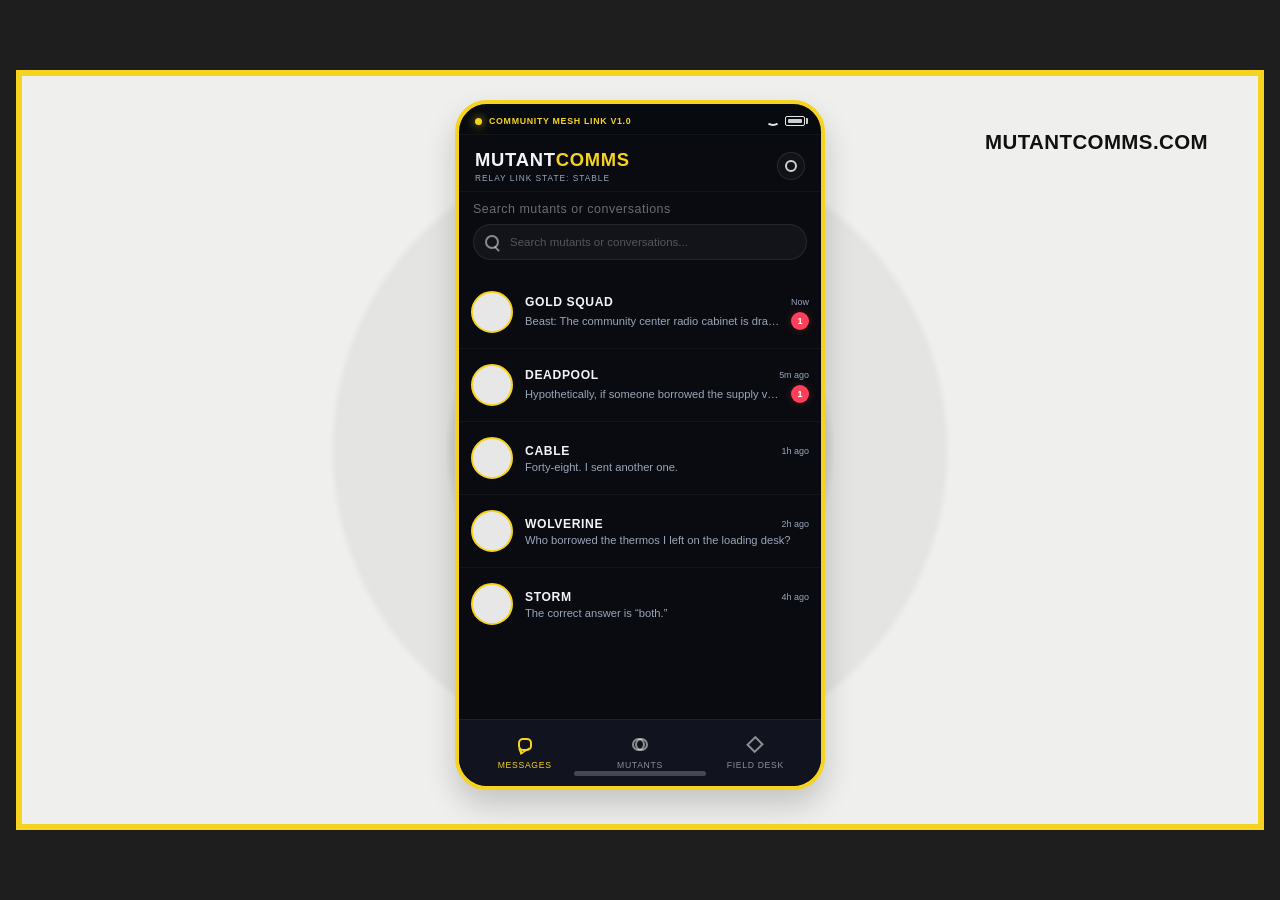
==== index.html @ 06d84f07 "first commit" ====
<!DOCTYPE html>
<html lang="en">

<head>
    <meta charset="UTF-8">
    <meta name="viewport" content="width=device-width, initial-scale=1.0">
    <title>MutantComms</title>
    <link rel="stylesheet" href="../css/style.css">
    <script src="../js/main.js" defer></script>
</head>

<body>
    <main class="page-shell home-board">

        <section class="presentation-board">
            <div class="brand-mark"><span class="mutant">MUTANT</span><span class="comms">COMMS</span>.COM</div>

            <section class="phone-shell" aria-label="MutantComms home screen">
                <header class="status-bar">
                    <div class="connection-status">
                        <span class="status-indicator"></span>
                        <span>Community Mesh Link v1.0</span>
                    </div>
                    <div class="phone-status">
                        <span class="cell-bars" aria-hidden="true"></span>
                        <span class="wifi" aria-hidden="true"></span>
                        <span class="battery" aria-hidden="true"></span>
                    </div>
                </header>

                <header class="messenger-header">
                    <div class="brand">
                        <h1><span class="mutant">MUTANT</span><span class="comms">COMMS</span></h1>
                        <p>Relay Link State: Stable</p>
                    </div>
                    <button class="settings-button" type="button" aria-label="Settings"></button>
                </header>

                <section class="search-section" aria-label="Search mutants or conversations">
                    <label class="search-label" for="contact-search">Search mutants or conversations</label>
                    <div class="search-wrap">
                        <input class="search-field" type="search" id="contact-search" name="contact-search" placeholder="Search mutants or conversations...">
                    </div>
                </section>

                <section class="conversation-list" aria-label="Conversation list">
                    <article class="conversation-item unread" data-conversation-id="gold-squad">
                        <a href="group-chat.html">
                            <div class="avatar" aria-hidden="true"></div>
                            <div class="conversation-content">
                                <div class="conversation-top">
                                    <h3>Gold Squad</h3>
                                    <time datetime="">Now</time>
                                </div>
                                <div class="conversation-bottom">
                                    <p>Beast: The community center radio cabinet is drawing current while switched off.</p>
                                    <span class="unread-count">1</span>
                                </div>
                            </div>
                        </a>
                    </article>

                    <article class="conversation-item unread" data-conversation-id="deadpool">
                        <a href="deadpool.html">
                            <div class="avatar" aria-hidden="true"></div>
                            <div class="conversation-content">
                                <div class="conversation-top">
                                    <h3>Deadpool</h3>
                                    <time datetime="">5m ago</time>
                                </div>
                                <div class="conversation-bottom">
                                    <p>Hypothetically, if someone borrowed the supply van and returned it with a very new-looking door...</p>
                                    <span class="unread-count">1</span>
                                </div>
                            </div>
                        </a>
                    </article>

                    <article class="conversation-item" data-conversation-id="cable">
                        <a href="cable.html">
                            <div class="avatar" aria-hidden="true"></div>
                            <div class="conversation-content">
                                <div class="conversation-top">
                                    <h3>Cable</h3>
                                    <time datetime="">1h ago</time>
                                </div>
                                <div class="conversation-bottom">
                                    <p>Forty-eight. I sent another one.</p>
                                </div>
                            </div>
                        </a>
                    </article>

                    <article class="conversation-item" data-conversation-id="wolverine">
                        <a href="wolverine.html">
                            <div class="avatar" aria-hidden="true"></div>
                            <div class="conversation-content">
                                <div class="conversation-top">
                                    <h3>Wolverine</h3>
                                    <time datetime="">2h ago</time>
                                </div>
                                <div class="conversation-bottom">
                                    <p>Who borrowed the thermos I left on the loading desk?</p>
                                </div>
                            </div>
                        </a>
                    </article>

                    <article class="conversation-item" data-conversation-id="storm">
                        <a href="storm.html">
                            <div class="avatar" aria-hidden="true"></div>
                            <div class="conversation-content">
                                <div class="conversation-top">
                                    <h3>Storm</h3>
                                    <time datetime="">4h ago</time>
                                </div>
                                <div class="conversation-bottom">
                                    <p>The correct answer is “both.”</p>
                                </div>
                            </div>
                        </a>
                    </article>
                </section>

                <nav class="bottom-nav" aria-label="Primary Navigation">
                    <a class="nav-item active" href="index.html">
                        <span class="nav-icon messages" aria-hidden="true"></span>
                        <span>Messages</span>
                    </a>
                    <a class="nav-item" href="#">
                        <span class="nav-icon mutants" aria-hidden="true"></span>
                        <span>Mutants</span>
                    </a>
                    <a class="nav-item" href="#">
                        <span class="nav-icon danger" aria-hidden="true"></span>
                        <span>Field Desk</span>
                    </a>
                </nav>
            </section>
        </section>
    </main>
</body>

</html>
---- css/style.css ----
:root {
  --outer-bg: #1e1e1f;
  --canvas-bg: #efefed;
  --yellow: #f5d31f;
  --yellow-soft: rgba(245, 211, 31, 0.2);
  --phone-bg: #090b10;
  --panel-bg: #121721;
  --panel-alt: #1b202d;
  --card-bg: #1b202e;
  --card-border: #2b3649;
  --text: #f4f4f7;
  --muted: #9aa6ba;
  --muted-strong: #d5d9e2;
  --blue: #244bc1;
  --blue-border: #3775ff;
  --red: #ff4058;
  --shadow: rgba(0, 0, 0, 0.3);
}

* {
  box-sizing: border-box;
}

html, body {
  margin: 0;
  min-height: 100%;
  background: var(--outer-bg);
  font-family: "Segoe UI", Arial, sans-serif;
  color: var(--text);
}

body {
  min-height: 100vh;
}

img {
  max-width: 100%;
  display: block;
}

a {
  color: inherit;
  text-decoration: none;
}

button,
input {
  font: inherit;
}

.page-shell {
  max-width: 1300px;
  margin: 0 auto;
  padding: 32px 16px 40px;
}

.presentation-board {
  position: relative;
  margin-inline: auto;
  background: var(--canvas-bg);
  border: 6px solid var(--yellow);
  min-height: 760px;
  overflow: hidden;
}

.presentation-board::before {
  content: "";
  position: absolute;
  inset: 0;
  background:
    radial-gradient(circle at 50% 50%, rgba(0, 0, 0, 0.18) 0%, rgba(0, 0, 0, 0.18) 18%, transparent 19%),
    radial-gradient(circle at 50% 50%, rgba(0, 0, 0, 0.14) 0%, rgba(0, 0, 0, 0.14) 26%, transparent 27%),
    radial-gradient(circle at 50% 50%, rgba(0, 0, 0, 0.1) 0%, rgba(0, 0, 0, 0.1) 42%, transparent 43%);
  opacity: 0.45;
  pointer-events: none;
}

.presentation-board .brand-mark {
  position: absolute;
  top: 54px;
  right: 50px;
  z-index: 2;
  font-size: clamp(1.1rem, 1.6vw, 2rem);
  font-weight: 900;
  letter-spacing: 0.02em;
  color: #111;
  text-transform: uppercase;
}

.phone-shell {
  position: relative;
  z-index: 2;
  width: min(100%, 370px);
  height: 690px;
  margin: 42px auto 0;
  background: var(--phone-bg);
  border: 4px solid var(--yellow);
  border-radius: 32px;
  overflow: hidden;
  box-shadow: 0 15px 30px rgba(0, 0, 0, 0.18);
}

.phone-shell::after {
  content: "";
  position: absolute;
  left: 50%;
  bottom: 10px;
  transform: translateX(-50%);
  width: 132px;
  height: 5px;
  border-radius: 999px;
  background: rgba(255, 255, 255, 0.22);
}

.status-bar {
  display: flex;
  align-items: center;
  justify-content: space-between;
  padding: 12px 16px 8px;
  background: rgba(7, 10, 14, 0.4);
  border-bottom: 1px solid rgba(255, 255, 255, 0.04);
  font-size: 0.55rem;
  letter-spacing: 0.08em;
  text-transform: uppercase;
  font-weight: 700;
}

.connection-status {
  display: inline-flex;
  align-items: center;
  gap: 7px;
  color: var(--yellow);
}

.status-indicator {
  width: 7px;
  height: 7px;
  border-radius: 50%;
  background: var(--yellow);
  box-shadow: 0 0 10px rgba(245, 211, 31, 0.8);
}

.phone-status {
  display: inline-flex;
  align-items: center;
  justify-content: flex-end;
  gap: 5px;
  color: rgba(255, 255, 255, 0.9);
}

.cell-bars {
  position: relative;
  display: inline-block;
  width: 16px;
  height: 9px;
}

.cell-bars::before {
  content: "";
  position: absolute;
  inset: 0;
  background: linear-gradient(to right, rgba(255,255,255,0.95) 0 25%, transparent 25% 100%);
  clip-path: polygon(0 100%, 25% 100%, 25% 70%, 50% 70%, 50% 35%, 75% 35%, 75% 10%, 100% 10%, 100% 100%);
}

.wifi {
  position: relative;
  display: inline-block;
  width: 14px;
  height: 10px;
  border: 2px solid transparent;
  border-top-color: rgba(255,255,255,0.9);
  border-radius: 50% 50% 0 0;
  transform: rotate(180deg);
}

.battery {
  position: relative;
  display: inline-block;
  width: 20px;
  height: 10px;
  border: 1.5px solid rgba(255,255,255,0.9);
  border-radius: 2px;
}

.battery::before {
  content: "";
  position: absolute;
  inset: 2px;
  background: rgba(255,255,255,0.8);
  border-radius: 1px;
}

.battery::after {
  content: "";
  position: absolute;
  width: 2px;
  height: 6px;
  right: -4px;
  top: 1px;
  background: rgba(255,255,255,0.8);
  border-radius: 0 1px 1px 0;
}

.messenger-header {
  display: flex;
  align-items: center;
  justify-content: space-between;
  padding: 14px 16px 8px;
  border-bottom: 1px solid rgba(255, 255, 255, 0.04);
}

.brand {
  display: flex;
  flex-direction: column;
  gap: 2px;
}

.brand h1 {
  margin: 0;
  color: var(--text);
  font-size: 1.15rem;
  letter-spacing: 0.04em;
  font-weight: 900;
}

.brand h1 .mutant {
  color: var(--text);
}

.brand h1 .comms {
  color: var(--yellow);
}

.brand p {
  margin: 0;
  font-size: 0.52rem;
  letter-spacing: 0.12em;
  text-transform: uppercase;
  color: var(--muted);
}

.settings-button {
  width: 28px;
  height: 28px;
  border: 1px solid rgba(255,255,255,0.1);
  border-radius: 50%;
  background: rgba(255,255,255,0.03);
  color: var(--text);
  position: relative;
}

.settings-button::before {
  content: "";
  position: absolute;
  inset: 7px;
  border-radius: 50%;
  border: 2px solid rgba(255,255,255,0.8);
}

.search-section {
  padding: 10px 14px 8px;
}

.search-label {
  display: block;
  font-size: 0.78rem;
  color: rgba(255,255,255,0.4);
  margin-bottom: 8px;
  letter-spacing: 0.04em;
}

.search-wrap {
  position: relative;
}

.search-wrap::before {
  content: "";
  position: absolute;
  left: 12px;
  top: 50%;
  width: 10px;
  height: 10px;
  border: 2px solid rgba(255,255,255,0.5);
  border-radius: 50%;
  transform: translateY(-50%);
}

.search-wrap::after {
  content: "";
  position: absolute;
  left: 21px;
  top: calc(50% + 6px);
  width: 6px;
  height: 2px;
  background: rgba(255,255,255,0.5);
  transform: rotate(45deg);
}

.search-field {
  width: 100%;
  padding: 11px 12px 11px 36px;
  background: rgba(255, 255, 255, 0.04);
  border: 1px solid rgba(255,255,255,0.08);
  border-radius: 999px;
  color: var(--text);
  font-size: 0.72rem;
  outline: none;
}

.search-field::placeholder {
  color: rgba(255,255,255,0.28);
}

.conversation-list {
  display: flex;
  flex-direction: column;
  gap: 0;
  padding: 8px 0 0;
}

.conversation-item {
  border-top: 1px solid rgba(255,255,255,0.04);
}

.conversation-item:first-child {
  border-top: 0;
}

.conversation-item a {
  display: flex;
  align-items: center;
  gap: 12px;
  padding: 10px 12px;
  min-height: 72px;
}

.avatar {
  width: 42px;
  height: 42px;
  border-radius: 50%;
  background: rgba(255,255,255,0.9);
  border: 2px solid var(--yellow);
  flex-shrink: 0;
}

.conversation-content {
  flex: 1;
  min-width: 0;
}

.conversation-top,
.conversation-bottom {
  display: flex;
  align-items: center;
  justify-content: space-between;
  gap: 10px;
}

.conversation-top {
  margin-bottom: 3px;
}

.conversation-top h3 {
  margin: 0;
  font-size: 0.76rem;
  font-weight: 800;
  letter-spacing: 0.05em;
  color: var(--text);
  text-transform: uppercase;
  white-space: nowrap;
}

.conversation-top time {
  font-size: 0.56rem;
  color: var(--muted);
}

.conversation-bottom {
  align-items: center;
}

.conversation-bottom p {
  margin: 0;
  max-width: 100%;
  white-space: nowrap;
  overflow: hidden;
  text-overflow: ellipsis;
  font-size: 0.7rem;
  color: var(--muted);
}

.unread-count {
  display: inline-flex;
  align-items: center;
  justify-content: center;
  min-width: 18px;
  height: 18px;
  padding: 0 6px;
  border-radius: 999px;
  background: var(--red);
  color: #fff;
  font-size: 0.56rem;
  font-weight: 700;
}

.bottom-nav {
  position: absolute;
  left: 0;
  right: 0;
  bottom: 0;
  display: grid;
  grid-template-columns: repeat(3, 1fr);
  background: rgba(18, 21, 32, 0.96);
  border-top: 1px solid rgba(255,255,255,0.06);
  padding: 8px 8px 10px;
}

.nav-item {
  display: flex;
  flex-direction: column;
  align-items: center;
  justify-content: center;
  gap: 6px;
  padding: 8px 8px 6px;
  color: rgba(255,255,255,0.52);
  font-size: 0.54rem;
  text-transform: uppercase;
  letter-spacing: 0.08em;
}

.nav-item.active {
  color: var(--yellow);
}

.nav-icon {
  width: 18px;
  height: 18px;
  position: relative;
  display: inline-block;
}

.nav-icon.messages::before {
  content: "";
  position: absolute;
  inset: 2px 2px 3px;
  border: 2px solid currentColor;
  border-radius: 5px;
}

.nav-icon.messages::after {
  content: "";
  position: absolute;
  width: 6px;
  height: 6px;
  border-left: 2px solid currentColor;
  border-bottom: 2px solid currentColor;
  left: 4px;
  bottom: 1px;
  transform: skewX(-30deg) rotate(-45deg);
}

.nav-icon.mutants::before,
.nav-icon.mutants::after {
  content: "";
  position: absolute;
  width: 9px;
  height: 9px;
  border: 2px solid currentColor;
  border-radius: 50%;
  top: 2px;
}

.nav-icon.mutants::before {
  left: 1px;
}

.nav-icon.mutants::after {
  right: 1px;
}

.nav-icon.danger::before {
  content: "";
  position: absolute;
  inset: 2px 3px 3px 3px;
  border: 2px solid currentColor;
  transform: rotate(45deg);
}

.chat-page .phone-shell {
  margin-top: 18px;
}

.chat-topbar {
  display: flex;
  align-items: center;
  justify-content: space-between;
  padding: 10px 16px 8px;
  background: rgba(7, 10, 14, 0.4);
  border-bottom: 1px solid rgba(255,255,255,0.04);
  font-size: 0.5rem;
  letter-spacing: 0.08em;
  text-transform: uppercase;
  font-weight: 700;
}

.chat-header-row {
  display: flex;
  align-items: center;
  justify-content: space-between;
  gap: 10px;
  padding: 12px 12px 10px;
  background: rgba(19, 24, 33, 0.95);
  border-bottom: 1px solid rgba(255,255,255,0.05);
}

.back-button,
.info-button {
  background: transparent;
  border: 0;
  color: var(--text);
  font-size: 1.3rem;
  line-height: 1;
  padding: 0;
  cursor: pointer;
}

.chat-user {
  display: flex;
  align-items: center;
  justify-content: center;
  gap: 10px;
  flex: 1;
  min-width: 0;
}

.group-avatar {
  width: 30px;
  height: 30px;
  border-radius: 50%;
  background: rgba(255,255,255,0.9);
  border: 2px solid var(--yellow);
}

.chat-title {
  display: flex;
  flex-direction: column;
  min-width: 0;
}

.chat-title h1 {
  margin: 0;
  color: var(--text);
  font-size: 0.9rem;
  letter-spacing: 0.06em;
  text-transform: uppercase;
  font-weight: 900;
}

.chat-title p {
  margin: 2px 0 0;
  color: var(--muted);
  font-size: 0.52rem;
  letter-spacing: 0.02em;
}

.chat-messages {
  position: relative;
  height: 480px;
  overflow-y: auto;
  padding: 14px 12px 12px;
  background: rgba(9, 11, 16, 0.95);
}

.message-group {
  display: flex;
  flex-direction: column;
  gap: 8px;
  margin-bottom: 12px;
}

.message-author {
  margin: 0;
  font-size: 0.56rem;
  font-weight: 800;
  letter-spacing: 0.03em;
  text-transform: uppercase;
  color: var(--yellow);
}

.message-bubble {
  position: relative;
  display: inline-block;
  max-width: 82%;
  background: var(--card-bg);
  border: 1px solid rgba(255,255,255,0.05);
  border-radius: 12px;
  padding: 10px 10px 12px;
  color: var(--text);
}

.message-bubble p {
  margin: 0;
  font-size: 0.72rem;
  line-height: 1.45;
}

.message-bubble time {
  display: block;
  margin-top: 6px;
  text-align: right;
  font-size: 0.48rem;
  letter-spacing: 0.02em;
  color: rgba(255,255,255,0.48);
}

.message-you {
  align-items: flex-end;
}

.message-you .message-bubble {
  background: rgba(36, 75, 193, 0.96);
  border-color: var(--blue-border);
  margin-left: auto;
}

.message-you .message-bubble time {
  color: rgba(255,255,255,0.72);
}

.reaction-badge {
  display: inline-flex;
  align-self: flex-start;
  align-items: center;
  width: fit-content;
  gap: 2px;
  margin: 4px 0 0 12px;
  padding: 2px 4px;
  background: rgba(10, 12, 17, 0.9);
  border: 1px solid var(--yellow);
  border-radius: 999px;
  color: var(--text);
  font-size: 0.54rem;
  font-weight: 700;
}

.message-you .reaction-badge {
  align-self: flex-end;
  margin-right: 12px;
  margin-left: 0;
}

.reaction-symbol {
  font-size: 0.66rem;
  line-height: 1;
}

.typing-row {
  display: flex;
  align-items: center;
  gap: 8px;
  margin: 10px 0 0;
  color: var(--muted);
  font-size: 0.62rem;
}

.typing-dot {
  width: 7px;
  height: 7px;
  border-radius: 50%;
  background: var(--yellow);
  box-shadow: 0 0 8px rgba(245, 211, 31, 0.8);
}

.message-composer {
  position: absolute;
  left: 0;
  right: 0;
  bottom: 0;
  display: flex;
  align-items: center;
  gap: 10px;
  padding: 11px 12px 14px;
  background: rgba(11, 13, 18, 0.96);
  border-top: 1px solid rgba(255,255,255,0.07);
}

.message-composer input {
  flex: 1;
  min-width: 0;
  background: rgba(16, 18, 22, 0.95);
  border: 1px solid rgba(255,255,255,0.08);
  border-radius: 999px;
  color: var(--text);
  padding: 10px 14px;
  font-size: 0.7rem;
  outline: none;
}

.message-composer input::placeholder {
  color: rgba(255,255,255,0.35);
}

.send-button {
  width: 36px;
  height: 36px;
  border: 0;
  border-radius: 50%;
  background: var(--yellow);
  color: #0a0b10;
  display: grid;
  place-items: center;
  font-size: 1rem;
  font-weight: 700;
  cursor: pointer;
  box-shadow: 0 0 10px rgba(245, 211, 31, 0.35);
}

.send-button::before {
  content: "➤";
  transform: translateX(1px);
}

.info-panel {
  position: absolute;
  right: 18px;
  top: 92px;
  z-index: 5;
  width: 150px;
  background: rgba(240, 232, 183, 0.96);
  color: #111;
  border: 1px solid rgba(17,17,17,0.08);
  box-shadow: 0 16px 30px rgba(0, 0, 0, 0.14);
  padding: 12px 12px 10px;
  display: none;
  font-size: 0.62rem;
  line-height: 1.5;
  max-height: calc(100% - 112px);
  overflow-y: auto;
}

.info-panel.visible {
  display: block;
}

.info-panel h3 {
  margin: 0 0 8px;
  font-size: 0.72rem;
  font-weight: 800;
  text-transform: uppercase;
}

.info-panel ul {
  margin: 0;
  padding-left: 18px;
}

.info-panel li + li {
  margin-top: 4px;
}

.board-note {
  position: absolute;
  z-index: 3;
  width: 180px;
  padding: 14px 12px 10px;
  background: rgba(245, 225, 110, 0.9);
  border: 1px solid rgba(27, 27, 27, 0.08);
  box-shadow: 0 8px 18px rgba(0, 0, 0, 0.06);
  color: #111;
  font-size: 0.7rem;
  line-height: 1.55;
}

.board-note h4 {
  margin: 0 0 8px;
  font-size: 0.68rem;
  font-weight: 700;
}

.board-note ul {
  margin: 0;
  padding-left: 18px;
}

.note-left {
  left: 54px;
  top: 240px;
}

.note-right {
  right: 50px;
  top: 350px;
}

.home-board .phone-shell {
  margin-top: 24px;
}

@media (max-width: 720px) {
  .screen-label {
    margin-left: 0;
    text-align: center;
  }

  .presentation-board {
    min-height: 680px;
  }

  .board-note {
    display: none;
  }

  .presentation-board .brand-mark {
    right: 18px;
    top: 20px;
  }
}

.status-indicator {
  animation: cerebro-pulse 2s ease-in-out infinite;
}

.connection-status:hover .status-indicator {
  box-shadow: 0 0 12px rgba(245, 211, 31, 0.95);
}

@keyframes cerebro-pulse {
  0%, 100% {
    opacity: 0.82;
    box-shadow: 0 0 7px rgba(245, 211, 31, 0.52);
  }
  50% {
    opacity: 1;
    box-shadow: 0 0 11px rgba(245, 211, 31, 0.86);
  }
}

.info-panel.visible {
  animation: info-panel-enter 200ms ease-in-out both;
}

@keyframes info-panel-enter {
  from {
    opacity: 0;
    transform: translateY(-4px);
  }
  to {
    opacity: 1;
    transform: translateY(0);
  }
}

.search-empty {
  margin: 14px;
  color: var(--muted);
  font-size: 0.7rem;
  text-align: center;
}

.unread-count {
  box-shadow: 0 0 8px rgba(255, 64, 88, 0.26);
  animation: notification-glow 2s ease-in-out infinite;
}

.unread-count.notification-pop {
  animation: notification-pop 300ms ease-out, notification-glow 2s ease-in-out 300ms infinite;
}

.unread-count.notification-cleared {
  opacity: 0;
  transform: scale(0.8);
  transition: opacity 180ms ease, transform 180ms ease;
}

@keyframes notification-pop {
  0% {
    transform: scale(0.65);
  }
  75% {
    transform: scale(1.12);
  }
  100% {
    transform: scale(1);
  }
}

@keyframes notification-glow {
  0%, 100% {
    box-shadow: 0 0 5px rgba(255, 64, 88, 0.18);
  }
  50% {
    box-shadow: 0 0 9px rgba(255, 64, 88, 0.38);
  }
}

.message-bubble {
  cursor: pointer;
}

.message-enter {
  animation: message-enter 250ms ease-out both;
}

@keyframes message-enter {
  from {
    opacity: 0;
    transform: translateY(7px);
  }
  to {
    opacity: 1;
    transform: translateY(0);
  }
}

.reaction-menu {
  position: absolute;
  z-index: 8;
  display: flex;
  justify-content: space-between;
  gap: 2px;
  width: 242px;
  padding: 5px;
  border: 1px solid var(--card-border);
  border-radius: 999px;
  background: var(--panel-bg);
  box-shadow: 0 6px 18px var(--shadow);
  opacity: 0;
  transform: scale(0.92);
  transform-origin: center;
  pointer-events: none;
  transition: opacity 200ms ease, transform 200ms ease;
}

.reaction-menu-visible {
  opacity: 1;
  transform: scale(1);
  pointer-events: auto;
}

.reaction-option {
  display: grid;
  place-items: center;
  width: 34px;
  height: 34px;
  padding: 0;
  border: 0;
  border-radius: 50%;
  background: transparent;
  color: var(--text);
  font-size: 1.1rem;
  cursor: pointer;
  transition: transform 150ms ease, background-color 150ms ease;
}

.reaction-option:hover,
.reaction-option:focus-visible {
  background: var(--card-bg);
  transform: scale(1.12);
  outline: none;
}

.reaction-option:active {
  transform: scale(0.9);
}

.reaction-bounce {
  animation: reaction-bounce 250ms ease-out;
}

@keyframes reaction-bounce {
  0%, 100% {
    transform: translateY(0);
  }
  45% {
    transform: translateY(-3px);
  }
}

.typing-row {
  display: none;
}

.typing-row.typing-visible,
.typing-row.typing-hiding {
  display: flex;
}

.typing-row.typing-visible {
  animation: typing-fade-in 180ms ease-out both;
}

.typing-row.typing-hiding {
  animation: typing-fade-out 180ms ease-in both;
}

.typing-dot {
  flex: 0 0 7px;
  animation: typing-bounce 450ms ease-in-out infinite;
}

.typing-dot:nth-child(2) {
  animation-delay: 100ms;
}

.typing-dot:nth-child(3) {
  animation-delay: 200ms;
}

@keyframes typing-bounce {
  0%, 60%, 100% {
    opacity: 0.62;
    transform: translateY(0);
  }
  30% {
    opacity: 1;
    transform: translateY(-3px);
  }
}

@keyframes typing-fade-in {
  from {
    opacity: 0;
  }
  to {
    opacity: 1;
  }
}

@keyframes typing-fade-out {
  from {
    opacity: 1;
  }
  to {
    opacity: 0;
  }
}

.message-composer input {
  transition: border-color 180ms ease, box-shadow 180ms ease;
}

.message-composer input:focus {
  border-color: var(--blue-border);
  box-shadow: 0 0 0 2px rgba(55, 117, 255, 0.16);
}

.send-button,
.back-button,
.info-button,
.settings-button {
  transition: transform 150ms ease, box-shadow 150ms ease, color 150ms ease;
}

.send-button:active,
.back-button:active,
.info-button:active,
.settings-button:active {
  transform: scale(0.92);
}

.send-button:disabled {
  opacity: 0.48;
  cursor: not-allowed;
  box-shadow: none;
}

.send-button.send-press {
  animation: send-press 150ms ease-out;
}

@keyframes send-press {
  50% {
    transform: scale(0.88);
  }
}

.keyboard-toggle {
  display: grid;
  flex: 0 0 32px;
  place-items: center;
  width: 32px;
  height: 32px;
  padding: 0;
  border: 1px solid rgba(255, 255, 255, 0.1);
  border-radius: 50%;
  background: var(--panel-bg);
  color: var(--text);
  font-size: 0.9rem;
  cursor: pointer;
  transition: background-color 150ms ease, transform 150ms ease;
}

.keyboard-toggle:hover,
.keyboard-toggle[aria-expanded="true"] {
  background: var(--card-bg);
  color: var(--yellow);
}

.keyboard-toggle:active {
  transform: scale(0.92);
}

.custom-keyboard {
  position: absolute;
  z-index: 4;
  right: 0;
  bottom: 0;
  left: 0;
  display: flex;
  flex-direction: column;
  gap: 3px;
  padding: 6px 7px 12px;
  border-top: 1px solid rgba(255, 255, 255, 0.08);
  background: var(--phone-bg);
  opacity: 0;
  transform: translateY(12px);
  visibility: hidden;
  pointer-events: none;
  transition: opacity 250ms ease, transform 250ms ease, visibility 250ms;
}

.custom-keyboard.keyboard-visible {
  opacity: 1;
  transform: translateY(0);
  visibility: visible;
  pointer-events: auto;
}

.keyboard-row {
  display: flex;
  justify-content: center;
  gap: 3px;
  min-height: 25px;
}

.keyboard-key {
  flex: 1 1 0;
  min-width: 0;
  padding: 0 3px;
  border: 1px solid rgba(255, 255, 255, 0.08);
  border-radius: 5px;
  background: var(--card-bg);
  color: var(--text);
  font-size: 0.65rem;
  cursor: pointer;
  transition: background-color 100ms ease, transform 100ms ease, border-color 100ms ease;
}

.keyboard-key:active,
.keyboard-key-active {
  border-color: var(--yellow);
  background: var(--panel-alt);
  transform: translateY(1px);
}

.keyboard-wide {
  flex: 1.4 1 0;
  font-size: 0.54rem;
}

.keyboard-space {
  flex: 5 1 0;
  color: var(--muted-strong);
  font-size: 0.54rem;
}

.keyboard-row:nth-last-child(2) .keyboard-key {
  font-size: 0.82rem;
}

.chat-page .phone-shell .chat-messages {
  height: 468px;
}

.phone-shell.keyboard-open .chat-messages {
  height: 310px;
}

.chat-page .phone-shell .message-composer {
  bottom: 70px;
}

.phone-shell.keyboard-open .message-composer {
  z-index: 5;
  bottom: 184px;
}

.phone-shell.keyboard-open .bottom-nav,
.phone-shell.keyboard-open::after {
  display: none;
}

.nav-item {
  transition: color 160ms ease, transform 160ms ease;
}

.nav-item:hover,
.nav-item:focus-visible {
  color: var(--text);
  transform: translateY(-1px);
  outline: none;
}

.nav-item.active:hover,
.nav-item.active:focus-visible {
  color: var(--yellow);
}

@media (pointer: coarse) {
  .keyboard-toggle {
    display: none;
  }
}

@media (prefers-reduced-motion: reduce) {
  .status-indicator,
  .unread-count,
  .unread-count.notification-pop,
  .message-enter,
  .reaction-bounce,
  .typing-dot,
  .send-button.send-press {
    animation: none !important;
  }

  .reaction-menu,
  .reaction-option,
  .typing-row,
  .message-composer input,
  .send-button,
  .back-button,
  .info-button,
  .settings-button,
  .keyboard-toggle,
  .custom-keyboard,
  .keyboard-key,
  .nav-item,
  .unread-count.notification-cleared {
    transition-duration: 0.01ms !important;
  }

  .info-panel.visible {
    animation: none;
  }
}

.page-shell {
  display: flex;
  flex-direction: column;
  min-height: 100vh;
  padding-block: 32px;
}

.presentation-board {
  width: 100%;
  margin-block: auto;
}
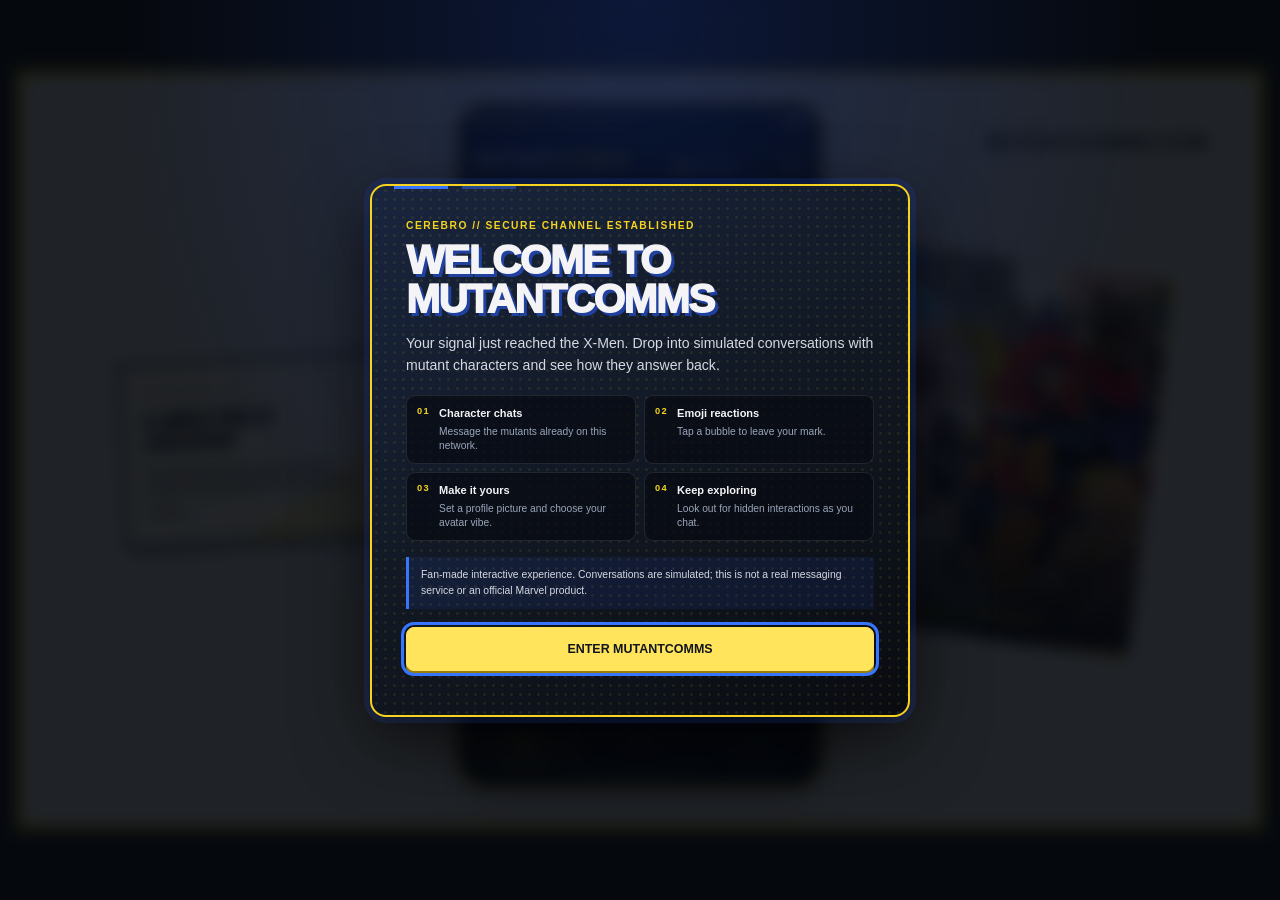
==== commit c8dff7d6: "Improve MutantComms and add X-Men Field Archive Add responsive archive profiles, first-visit onboard" ====
--- a/index.html
+++ b/index.html
@@ -5,8 +5,10 @@
     <meta charset="UTF-8">
     <meta name="viewport" content="width=device-width, initial-scale=1.0">
     <title>MutantComms</title>
-    <link rel="stylesheet" href="../css/style.css">
-    <script src="../js/main.js" defer></script>
+    <link rel="stylesheet" href="css/style.css">
+    <script src="js/dialogue.js" defer></script>
+    <script src="js/conversation-engine.js" defer></script>
+    <script src="js/main.js" defer></script>
 </head>
 
 <body>
@@ -14,6 +16,11 @@
 
         <section class="presentation-board">
             <div class="brand-mark"><span class="mutant">MUTANT</span><span class="comms">COMMS</span>.COM</div>
+            <a class="desktop-caption" href="field-archive.html">
+                <span>FIELD LOG // 01</span>
+                <strong>X-Men Field Archive</strong>
+                <p>Flip through mutant origins, powers, creators and essential comics. Open the archive <span aria-hidden="true">→</span></p>
+            </a>
 
             <section class="phone-shell" aria-label="MutantComms home screen">
                 <header class="status-bar">
@@ -127,17 +134,20 @@
                         <span class="nav-icon messages" aria-hidden="true"></span>
                         <span>Messages</span>
                     </a>
-                    <a class="nav-item" href="#">
+                    <span class="nav-item nav-item-unavailable" aria-disabled="true" title="Mutants section unavailable">
                         <span class="nav-icon mutants" aria-hidden="true"></span>
                         <span>Mutants</span>
-                    </a>
-                    <a class="nav-item" href="#">
+                        <span class="nav-unavailable-label">Unavailable</span>
+                    </span>
+                    <span class="nav-item nav-item-unavailable" aria-disabled="true" title="Field Desk unavailable">
                         <span class="nav-icon danger" aria-hidden="true"></span>
                         <span>Field Desk</span>
-                    </a>
+                        <span class="nav-unavailable-label">Unavailable</span>
+                    </span>
                 </nav>
             </section>
         </section>
+
     </main>
 </body>
 
--- a/css/style.css
+++ b/css/style.css
@@ -21,6 +21,10 @@
   box-sizing: border-box;
 }
 
+[hidden] {
+  display: none !important;
+}
+
 html, body {
   margin: 0;
   min-height: 100%;
@@ -73,6 +77,90 @@
     radial-gradient(circle at 50% 50%, rgba(0, 0, 0, 0.1) 0%, rgba(0, 0, 0, 0.1) 42%, transparent 43%);
   opacity: 0.45;
   pointer-events: none;
+}
+
+.presentation-board::after {
+  content: "X-MEN FIELD ARCHIVE";
+  position: absolute;
+  z-index: 1;
+  top: 50%;
+  right: clamp(36px, 8%, 112px);
+  width: clamp(190px, 21%, 270px);
+  height: 350px;
+  display: flex;
+  align-items: flex-end;
+  padding: 18px 14px;
+  transform: translateY(-50%) rotate(5deg);
+  clip-path: polygon(5% 0, 100% 4%, 95% 100%, 0 96%);
+  border: 5px solid var(--yellow);
+  background:
+    linear-gradient(0deg, rgba(5, 8, 15, 0.88), transparent 48%),
+    radial-gradient(circle, rgba(245, 211, 31, 0.18) 1px, transparent 1.7px),
+    url("../images/gold-squad-pfp.jpeg") center 25% / cover,
+    #10131a;
+  background-size: auto, 7px 7px, cover, auto;
+  box-shadow: 12px 14px 0 rgba(20, 23, 29, 0.23), 0 20px 45px rgba(0, 0, 0, 0.25);
+  color: var(--yellow);
+  font-size: 0.78rem;
+  font-weight: 900;
+  letter-spacing: 0.15em;
+  text-shadow: 0 2px 5px #000;
+  pointer-events: none;
+}
+
+.desktop-caption {
+  position: absolute;
+  z-index: 2;
+  top: 50%;
+  left: clamp(36px, 8%, 112px);
+  width: clamp(190px, 22%, 270px);
+  padding: 22px 20px;
+  transform: translateY(-50%) rotate(-3deg);
+  border: 3px solid #111;
+  background:
+    linear-gradient(145deg, transparent 0 72%, rgba(245, 211, 31, 0.36) 72%),
+    #f9f6e9;
+  box-shadow: 9px 10px 0 rgba(17, 17, 17, 0.2);
+  color: #111;
+  text-decoration: none;
+  transition: transform 180ms ease, box-shadow 180ms ease;
+}
+
+.desktop-caption:hover,
+.desktop-caption:focus-visible {
+  transform: translateY(-50%) rotate(-1deg) scale(1.02);
+  box-shadow: 12px 14px 0 rgba(17, 17, 17, 0.24);
+  outline: 3px solid var(--blue-border);
+  outline-offset: 4px;
+}
+
+.desktop-caption > span {
+  display: block;
+  margin-bottom: 12px;
+  color: #725b00;
+  font-size: 0.62rem;
+  font-weight: 900;
+  letter-spacing: 0.16em;
+}
+
+.desktop-caption strong {
+  display: block;
+  font-size: clamp(1.1rem, 1.6vw, 1.55rem);
+  font-weight: 950;
+  line-height: 1.05;
+  text-transform: uppercase;
+}
+
+.desktop-caption p {
+  margin: 12px 0 0;
+  font-size: 0.68rem;
+  font-weight: 700;
+  line-height: 1.5;
+}
+
+.desktop-caption p span {
+  color: #244bc1;
+  font-size: 1rem;
 }
 
 .presentation-board .brand-mark {
@@ -431,6 +519,20 @@
 
 .nav-item.active {
   color: var(--yellow);
+  border-radius: 10px;
+  background: rgba(245, 211, 31, 0.08);
+}
+
+.nav-item-unavailable {
+  gap: 3px;
+  opacity: 0.38;
+  cursor: not-allowed;
+  user-select: none;
+}
+
+.nav-unavailable-label {
+  font-size: 0.39rem;
+  letter-spacing: 0.06em;
 }
 
 .nav-icon {
@@ -626,6 +728,13 @@
 
 .message-you .message-bubble time {
   color: rgba(255,255,255,0.72);
+}
+
+.message-receipt {
+  margin: -5px 10px 0;
+  color: var(--muted);
+  font-size: 0.48rem;
+  letter-spacing: 0.02em;
 }
 
 .reaction-badge {
@@ -840,6 +949,360 @@
   animation: info-panel-enter 200ms ease-in-out both;
 }
 
+.avatar,
+.group-avatar {
+  display: grid;
+  place-items: center;
+  overflow: hidden;
+  background-color: var(--avatar-bg, #596579);
+  background-position: var(--avatar-position, 50% 50%);
+  background-size: cover;
+  color: #fff;
+  font-size: 0.6rem;
+  font-weight: 900;
+  letter-spacing: 0.03em;
+}
+
+.message-group {
+  flex-direction: row;
+  align-items: flex-start;
+  gap: 8px;
+}
+
+.message-avatar {
+  display: grid;
+  place-items: center;
+  flex: 0 0 28px;
+  width: 28px;
+  height: 28px;
+  margin-top: 2px;
+  overflow: hidden;
+  border: 1px solid var(--yellow);
+  border-radius: 50%;
+  background-color: var(--avatar-bg, #596579);
+  background-position: var(--avatar-position, 50% 50%);
+  background-size: cover;
+  color: #fff;
+  font-size: 0.47rem;
+  font-weight: 900;
+}
+
+.message-content {
+  display: flex;
+  flex: 0 1 82%;
+  flex-direction: column;
+  align-items: flex-start;
+  gap: 8px;
+  min-width: 0;
+}
+
+.message-bubble {
+  max-width: 100%;
+}
+
+.message-group--continuation .message-avatar,
+.message-group--continuation .message-author {
+  visibility: hidden;
+}
+
+.message-group--continuation .message-author {
+  display: none;
+}
+
+.message-you {
+  justify-content: flex-end;
+}
+
+.message-you .message-avatar {
+  order: 2;
+}
+
+.message-you .message-content {
+  align-items: flex-end;
+}
+
+.message-you .message-receipt {
+  align-self: flex-end;
+}
+
+.message-group .reaction-badge {
+  align-self: flex-start;
+  margin: 0;
+}
+
+.message-you .reaction-badge {
+  align-self: flex-end;
+  margin: 0;
+}
+
+.chat-settings-button {
+  flex: 0 0 28px;
+}
+
+.settings-button {
+  cursor: pointer;
+}
+
+.settings-panel {
+  position: absolute;
+  z-index: 20;
+  top: 88px;
+  right: 10px;
+  width: min(320px, calc(100% - 20px));
+  max-height: calc(100% - 108px);
+  overflow-y: auto;
+  padding: 14px;
+  border: 1px solid rgba(245, 211, 31, 0.55);
+  border-radius: 14px;
+  background: rgba(18, 23, 33, 0.98);
+  box-shadow: 0 16px 36px rgba(0, 0, 0, 0.45);
+  color: var(--text);
+  font-size: 0.68rem;
+}
+
+.settings-panel[hidden] {
+  display: none;
+}
+
+.settings-title-row,
+.profile-picture-row,
+.settings-actions {
+  display: flex;
+  align-items: center;
+  justify-content: space-between;
+  gap: 10px;
+}
+
+.settings-title-row {
+  margin-bottom: 12px;
+}
+
+.settings-about {
+  margin-left: auto;
+  padding: 5px 7px;
+  border: 1px solid rgba(55, 117, 255, 0.48);
+  border-radius: 7px;
+  background: rgba(36, 75, 193, 0.14);
+  color: var(--muted-strong);
+  font-size: 0.56rem;
+  cursor: pointer;
+}
+
+.settings-about:hover,
+.settings-about:focus-visible {
+  border-color: var(--blue-border);
+  color: #fff;
+  outline: none;
+}
+
+.settings-title-row h2,
+.settings-panel h3 {
+  margin: 0;
+  color: var(--yellow);
+  font-size: 0.78rem;
+  letter-spacing: 0.04em;
+  text-transform: uppercase;
+}
+
+.settings-panel h3 {
+  margin-bottom: 8px;
+}
+
+.settings-close {
+  width: 26px;
+  height: 26px;
+  border: 1px solid rgba(255,255,255,0.14);
+  border-radius: 50%;
+  background: transparent;
+  color: var(--text);
+  cursor: pointer;
+  font-size: 1.1rem;
+}
+
+.profile-picture-row {
+  justify-content: flex-start;
+  margin-bottom: 12px;
+}
+
+.profile-picture-wrap {
+  position: relative;
+  display: grid;
+  flex: 0 0 54px;
+  place-items: center;
+  width: 54px;
+  height: 54px;
+  overflow: hidden;
+  border: 2px solid var(--yellow);
+  border-radius: 50%;
+  background: var(--avatar-bg, #3158bf);
+  color: #fff;
+  font-size: 0.57rem;
+  font-weight: 900;
+}
+
+.profile-picture-preview,
+.profile-picture-placeholder {
+  width: 100%;
+  height: 100%;
+  border-radius: inherit;
+  object-fit: cover;
+}
+
+.profile-picture-preview {
+  transform-origin: center;
+}
+
+.avatar-crop-editor {
+  display: flex;
+  align-items: center;
+  gap: 14px;
+  margin: 0 0 12px 64px;
+}
+
+.avatar-crop-editor[hidden] {
+  display: none;
+}
+
+.avatar-crop-viewport {
+  position: relative;
+  flex: 0 0 112px;
+  width: 112px;
+  height: 112px;
+  overflow: hidden;
+  border: 2px solid var(--yellow);
+  border-radius: 50%;
+  background: #090b10;
+  cursor: grab;
+  touch-action: none;
+}
+
+.avatar-crop-viewport:active {
+  cursor: grabbing;
+}
+
+.avatar-crop-preview {
+  width: 100%;
+  height: 100%;
+  max-width: none;
+  object-fit: cover;
+  pointer-events: none;
+  user-select: none;
+  will-change: transform;
+}
+
+.avatar-crop-control {
+  display: grid;
+  flex: 1;
+  gap: 7px;
+  color: var(--muted-strong);
+  font-size: 0.62rem;
+}
+
+.avatar-crop-zoom {
+  width: 100%;
+  accent-color: var(--yellow);
+}
+
+.profile-picture-placeholder {
+  display: grid;
+  place-items: center;
+}
+
+.profile-upload-label,
+.settings-field {
+  display: grid;
+  gap: 5px;
+  min-width: 0;
+  color: var(--muted-strong);
+}
+
+.profile-upload {
+  width: 100%;
+  max-width: 195px;
+  color: var(--muted);
+  font-size: 0.58rem;
+}
+
+.settings-field {
+  margin-bottom: 11px;
+}
+
+.profile-vibe {
+  width: 100%;
+  padding: 7px 8px;
+  border: 1px solid rgba(255,255,255,0.12);
+  border-radius: 7px;
+  background: var(--panel-alt);
+  color: var(--text);
+  font-size: 0.67rem;
+}
+
+.settings-toggle-label {
+  display: flex;
+  align-items: center;
+  gap: 8px;
+  margin: 0 0 12px;
+  color: var(--text);
+  font-weight: 700;
+  cursor: pointer;
+}
+
+.spicy-mode-toggle {
+  accent-color: var(--yellow);
+}
+
+.settings-actions {
+  justify-content: flex-start;
+  flex-wrap: wrap;
+}
+
+.settings-save,
+.settings-remove {
+  padding: 7px 10px;
+  border: 1px solid rgba(245, 211, 31, 0.45);
+  border-radius: 7px;
+  background: rgba(245, 211, 31, 0.12);
+  color: var(--text);
+  font-size: 0.62rem;
+  cursor: pointer;
+}
+
+.settings-remove {
+  border-color: rgba(255,255,255,0.15);
+  background: transparent;
+}
+
+.settings-save:disabled,
+.settings-remove:disabled {
+  opacity: 0.5;
+  cursor: not-allowed;
+}
+
+.settings-status {
+  min-height: 1em;
+  margin: 10px 0 0;
+  color: var(--muted);
+  font-size: 0.58rem;
+  line-height: 1.4;
+}
+
+@media (max-width: 420px) {
+  .settings-panel {
+    right: 7px;
+    width: calc(100% - 14px);
+  }
+
+  .message-avatar {
+    flex-basis: 24px;
+    width: 24px;
+    height: 24px;
+  }
+
+  .message-content {
+    flex-basis: calc(100% - 34px);
+  }
+}
+
 @keyframes info-panel-enter {
   from {
     opacity: 0;
@@ -1256,3 +1719,353 @@
   width: 100%;
   margin-block: auto;
 }
+
+@media (max-width: 1000px) {
+  .presentation-board::after {
+    display: none;
+  }
+
+  .desktop-caption {
+    left: 24px;
+    width: 190px;
+  }
+
+  .phone-shell,
+  .home-board .phone-shell {
+    transform: translateX(clamp(24px, 8vw, 72px));
+  }
+}
+
+@media (max-width: 720px) {
+  .page-shell {
+    padding: 12px 10px 24px;
+  }
+
+  .presentation-board {
+    min-height: 0;
+  }
+
+  .presentation-board::after {
+    display: none;
+  }
+
+  .desktop-caption {
+    display: none;
+  }
+
+  .phone-shell,
+  .home-board .phone-shell {
+    transform: none;
+  }
+
+  .presentation-board .brand-mark {
+    top: 14px;
+    right: 14px;
+  }
+
+  .phone-shell {
+    margin-top: 38px;
+  }
+
+  .home-board .phone-shell {
+    margin-top: 38px;
+  }
+
+}
+
+@media (max-width: 420px) {
+  .avatar-crop-editor {
+    margin-left: 0;
+  }
+}
+
+.archive-quick-link {
+  display: inline-flex;
+  flex: 0 0 auto;
+  align-items: center;
+  gap: 4px;
+  padding: 5px 7px;
+  border: 1px solid rgba(55, 117, 255, 0.48);
+  border-radius: 7px;
+  background: rgba(36, 75, 193, 0.14);
+  color: var(--muted-strong);
+  font-size: 0.55rem;
+  font-weight: 800;
+  letter-spacing: 0.04em;
+  text-transform: uppercase;
+  white-space: nowrap;
+}
+
+.archive-quick-link:hover,
+.archive-quick-link:focus-visible {
+  border-color: var(--blue-border);
+  background: rgba(36, 75, 193, 0.3);
+  color: #fff;
+  outline: none;
+}
+
+.archive-quick-icon {
+  color: var(--yellow);
+  font-size: 0.88rem;
+  line-height: 1;
+}
+
+.chat-topbar .archive-quick-link {
+  padding: 3px 5px;
+  font-size: 0.48rem;
+}
+
+.welcome-open {
+  overflow: hidden;
+}
+
+.welcome-overlay {
+  position: fixed;
+  z-index: 100;
+  inset: 0;
+  display: grid;
+  place-items: center;
+  overflow-y: auto;
+  padding: 14px;
+  background:
+    radial-gradient(ellipse at 50% 0%, rgba(36, 75, 193, 0.24), transparent 58%),
+    rgba(3, 6, 12, 0.88);
+  backdrop-filter: blur(8px);
+  animation: welcome-overlay-enter 240ms ease-out both;
+}
+
+.welcome-overlay[hidden] {
+  display: none;
+}
+
+.welcome-dialog {
+  position: relative;
+  width: min(540px, 100%);
+  max-height: calc(100dvh - 28px);
+  overflow-y: auto;
+  padding: clamp(20px, 5vw, 34px);
+  border: 2px solid var(--yellow);
+  border-radius: 16px;
+  background:
+    radial-gradient(circle, rgba(245, 211, 31, 0.09) 1px, transparent 1.6px) 0 0 / 9px 9px,
+    linear-gradient(150deg, #19253e 0%, #111721 56%, #090b10 100%);
+  box-shadow: 0 0 0 6px rgba(36, 75, 193, 0.18), 0 22px 70px rgba(0, 0, 0, 0.7);
+  animation: welcome-panel-enter 320ms cubic-bezier(0.2, 0.8, 0.2, 1) both;
+}
+
+.welcome-dialog::before {
+  content: "";
+  position: absolute;
+  top: -2px;
+  left: 22px;
+  width: 54px;
+  height: 5px;
+  background: var(--blue-border);
+  box-shadow: 68px 0 0 rgba(55, 117, 255, 0.44);
+}
+
+.welcome-eyebrow,
+.welcome-feature-number {
+  color: var(--yellow);
+  font-family: "Segoe UI", Arial, sans-serif;
+  font-size: 0.64rem;
+  font-weight: 900;
+  letter-spacing: 0.15em;
+  text-transform: uppercase;
+}
+
+.welcome-eyebrow {
+  margin: 0 0 10px;
+}
+
+.welcome-dialog h1 {
+  margin: 0;
+  color: var(--text);
+  font-size: clamp(1.7rem, 7vw, 2.55rem);
+  font-weight: 950;
+  letter-spacing: -0.04em;
+  line-height: 0.98;
+  text-transform: uppercase;
+  text-shadow: 3px 3px 0 rgba(36, 75, 193, 0.76);
+}
+
+.welcome-dialog-copy {
+  margin: 13px 0 18px;
+  color: var(--muted-strong);
+  font-size: 0.88rem;
+  line-height: 1.55;
+}
+
+.welcome-feature-list {
+  display: grid;
+  grid-template-columns: repeat(2, minmax(0, 1fr));
+  gap: 8px;
+  margin: 0;
+  padding: 0;
+  list-style: none;
+}
+
+.welcome-feature-list li {
+  display: flex;
+  align-items: flex-start;
+  gap: 9px;
+  min-width: 0;
+  padding: 10px;
+  border: 1px solid rgba(255, 255, 255, 0.1);
+  border-radius: 9px;
+  background: rgba(7, 11, 19, 0.72);
+}
+
+.welcome-feature-number {
+  flex: 0 0 auto;
+  font-size: 0.58rem;
+}
+
+.welcome-feature-text {
+  display: grid;
+  gap: 3px;
+  color: var(--muted);
+  font-size: 0.64rem;
+  line-height: 1.4;
+}
+
+.welcome-feature-text strong {
+  color: var(--text);
+  font-size: 0.69rem;
+}
+
+.welcome-fan-note {
+  margin: 16px 0 0;
+  padding: 10px 12px;
+  border-left: 3px solid var(--blue-border);
+  background: rgba(36, 75, 193, 0.13);
+  color: var(--muted-strong);
+  font-size: 0.65rem;
+  line-height: 1.5;
+}
+
+.welcome-actions {
+  display: flex;
+  align-items: center;
+  gap: 10px;
+  margin-top: 18px;
+}
+
+.welcome-enter,
+.welcome-close {
+  min-height: 44px;
+  border-radius: 8px;
+  font-size: 0.78rem;
+  font-weight: 900;
+  cursor: pointer;
+}
+
+.welcome-enter {
+  flex: 1;
+  padding: 10px 16px;
+  border: 1px solid #ffe45c;
+  background: var(--yellow);
+  box-shadow: 0 4px 0 #987d0b;
+  color: #11151d;
+  text-transform: uppercase;
+}
+
+.welcome-enter:hover,
+.welcome-enter:focus-visible {
+  background: #ffe45c;
+  outline: 3px solid var(--blue-border);
+  outline-offset: 2px;
+}
+
+.welcome-close {
+  padding: 9px 14px;
+  border: 1px solid rgba(255, 255, 255, 0.2);
+  background: transparent;
+  color: var(--muted-strong);
+}
+
+.welcome-close[hidden] {
+  display: none;
+}
+
+.welcome-close:hover,
+.welcome-close:focus-visible {
+  border-color: var(--muted-strong);
+  color: #fff;
+  outline: none;
+}
+
+.welcome-status {
+  margin: 10px 0 0;
+  color: var(--muted);
+  font-size: 0.62rem;
+  line-height: 1.4;
+}
+
+@keyframes welcome-overlay-enter {
+  from { opacity: 0; }
+  to { opacity: 1; }
+}
+
+@keyframes welcome-panel-enter {
+  from { opacity: 0; transform: translateY(12px) scale(0.985); }
+  to { opacity: 1; transform: translateY(0) scale(1); }
+}
+
+@media (max-width: 720px) {
+  .desktop-caption {
+    display: none;
+  }
+
+  .presentation-board .brand-mark {
+    top: 14px;
+    right: auto;
+    left: 14px;
+    font-size: 0.86rem;
+  }
+
+  .archive-quick-link {
+    padding: 4px 5px;
+    font-size: 0.48rem;
+  }
+}
+
+@media (max-width: 380px) {
+  .welcome-overlay {
+    padding: 8px;
+  }
+
+  .welcome-dialog {
+    max-height: calc(100dvh - 16px);
+    padding: 18px 14px;
+  }
+
+  .welcome-feature-list {
+    gap: 6px;
+  }
+
+  .welcome-feature-list li {
+    gap: 6px;
+    padding: 8px 6px;
+  }
+
+  .welcome-feature-text {
+    font-size: 0.59rem;
+  }
+
+  .welcome-feature-text strong {
+    font-size: 0.64rem;
+  }
+}
+
+@media (prefers-reduced-motion: reduce) {
+  .welcome-overlay,
+  .welcome-dialog {
+    animation: none;
+  }
+
+  .desktop-caption,
+  .archive-quick-link {
+    transition-duration: 0.01ms !important;
+  }
+}
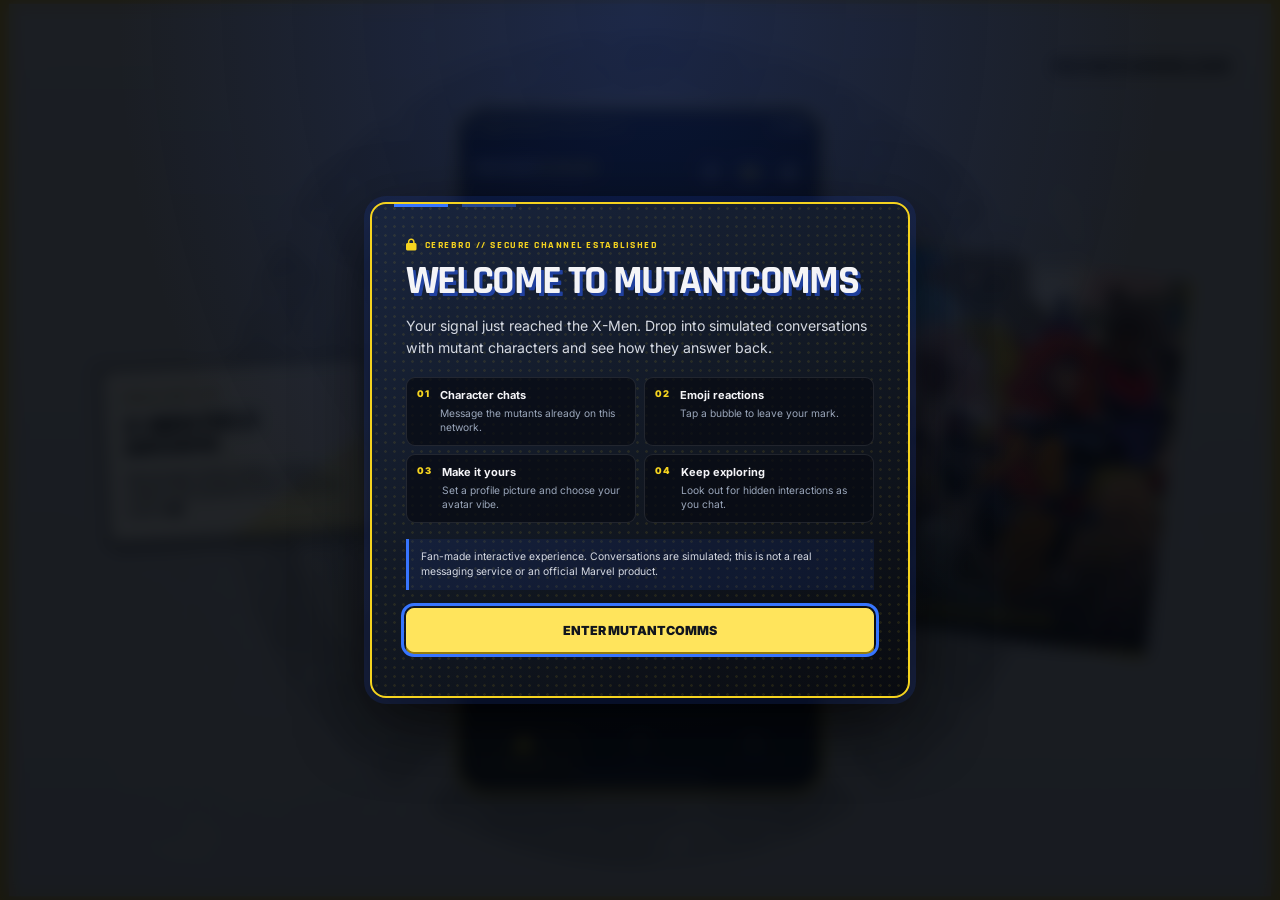
==== commit 3a1af073: "Polish MutantComms interface and center phone layout Co-authored-by: Copilot <223556219+Copilot@user" ====
--- a/index.html
+++ b/index.html
@@ -5,6 +5,10 @@
     <meta charset="UTF-8">
     <meta name="viewport" content="width=device-width, initial-scale=1.0">
     <title>MutantComms</title>
+    <link rel="preconnect" href="https://fonts.googleapis.com">
+    <link rel="preconnect" href="https://fonts.gstatic.com" crossorigin>
+    <link href="https://fonts.googleapis.com/css2?family=Inter:wght@400;500;600;700&family=Rajdhani:wght@400;500;600;700&display=swap" rel="stylesheet">
+    <link rel="stylesheet" href="https://cdnjs.cloudflare.com/ajax/libs/font-awesome/6.7.2/css/all.min.css">
     <link rel="stylesheet" href="css/style.css">
     <script src="js/dialogue.js" defer></script>
     <script src="js/conversation-engine.js" defer></script>
@@ -19,19 +23,20 @@
             <a class="desktop-caption" href="field-archive.html">
                 <span>FIELD LOG // 01</span>
                 <strong>X-Men Field Archive</strong>
-                <p>Flip through mutant origins, powers, creators and essential comics. Open the archive <span aria-hidden="true">→</span></p>
+                <p>Flip through mutant origins, powers, creators and essential comics. Open the archive <i class="fa-solid fa-book-open" aria-hidden="true"></i></p>
             </a>
 
             <section class="phone-shell" aria-label="MutantComms home screen">
                 <header class="status-bar">
                     <div class="connection-status">
+                        <i class="fa-solid fa-satellite-dish" aria-hidden="true"></i>
                         <span class="status-indicator"></span>
                         <span>Community Mesh Link v1.0</span>
                     </div>
                     <div class="phone-status">
                         <span class="cell-bars" aria-hidden="true"></span>
-                        <span class="wifi" aria-hidden="true"></span>
-                        <span class="battery" aria-hidden="true"></span>
+                        <i class="fa-solid fa-wifi" aria-hidden="true"></i>
+                        <i class="fa-solid fa-battery-full" aria-hidden="true"></i>
                     </div>
                 </header>
 
@@ -40,12 +45,15 @@
                         <h1><span class="mutant">MUTANT</span><span class="comms">COMMS</span></h1>
                         <p>Relay Link State: Stable</p>
                     </div>
-                    <button class="settings-button" type="button" aria-label="Settings"></button>
+                    <button class="settings-button" type="button" aria-label="Settings">
+                        <i class="fa-solid fa-gear" aria-hidden="true"></i>
+                    </button>
                 </header>
 
                 <section class="search-section" aria-label="Search mutants or conversations">
                     <label class="search-label" for="contact-search">Search mutants or conversations</label>
                     <div class="search-wrap">
+                        <i class="fa-solid fa-magnifying-glass" aria-hidden="true"></i>
                         <input class="search-field" type="search" id="contact-search" name="contact-search" placeholder="Search mutants or conversations...">
                     </div>
                 </section>
@@ -131,16 +139,16 @@
 
                 <nav class="bottom-nav" aria-label="Primary Navigation">
                     <a class="nav-item active" href="index.html">
-                        <span class="nav-icon messages" aria-hidden="true"></span>
+                        <i class="nav-icon fa-solid fa-comment" aria-hidden="true"></i>
                         <span>Messages</span>
                     </a>
                     <span class="nav-item nav-item-unavailable" aria-disabled="true" title="Mutants section unavailable">
-                        <span class="nav-icon mutants" aria-hidden="true"></span>
+                        <i class="nav-icon fa-solid fa-address-book" aria-hidden="true"></i>
                         <span>Mutants</span>
                         <span class="nav-unavailable-label">Unavailable</span>
                     </span>
                     <span class="nav-item nav-item-unavailable" aria-disabled="true" title="Field Desk unavailable">
-                        <span class="nav-icon danger" aria-hidden="true"></span>
+                        <i class="nav-icon fa-solid fa-folder-open" aria-hidden="true"></i>
                         <span>Field Desk</span>
                         <span class="nav-unavailable-label">Unavailable</span>
                     </span>
--- a/css/style.css
+++ b/css/style.css
@@ -15,6 +15,9 @@
   --blue-border: #3775ff;
   --red: #ff4058;
   --shadow: rgba(0, 0, 0, 0.3);
+  --font-display: "Rajdhani", sans-serif;
+  --font-body: "Inter", sans-serif;
+  color-scheme: dark;
 }
 
 * {
@@ -29,8 +32,21 @@
   margin: 0;
   min-height: 100%;
   background: var(--outer-bg);
-  font-family: "Segoe UI", Arial, sans-serif;
-  color: var(--text);
+  font-family: var(--font-body);
+  color: var(--text);
+}
+
+h1,
+h2,
+h3,
+.brand-mark,
+.brand p,
+.connection-status,
+.status-bar,
+.chat-topbar,
+.nav-item,
+.welcome-eyebrow {
+  font-family: var(--font-display);
 }
 
 body {
@@ -56,6 +72,29 @@
   max-width: 1300px;
   margin: 0 auto;
   padding: 32px 16px 40px;
+}
+
+@media (min-width: 721px) {
+  .home-board {
+    max-width: none;
+    min-height: 100vh;
+    padding: 0;
+  }
+
+  .home-board .presentation-board {
+    display: flex;
+    align-items: center;
+    justify-content: center;
+    min-height: 100vh;
+    border: 0;
+    background:
+      linear-gradient(rgba(7, 10, 18, 0.16), rgba(7, 10, 18, 0.25)),
+      url("../images/Desktop-Background.png") center / cover no-repeat;
+  }
+
+  .home-board .phone-shell {
+    margin: 0;
+  }
 }
 
 .presentation-board {
@@ -251,43 +290,10 @@
   clip-path: polygon(0 100%, 25% 100%, 25% 70%, 50% 70%, 50% 35%, 75% 35%, 75% 10%, 100% 10%, 100% 100%);
 }
 
-.wifi {
-  position: relative;
-  display: inline-block;
-  width: 14px;
-  height: 10px;
-  border: 2px solid transparent;
-  border-top-color: rgba(255,255,255,0.9);
-  border-radius: 50% 50% 0 0;
-  transform: rotate(180deg);
-}
-
-.battery {
-  position: relative;
-  display: inline-block;
-  width: 20px;
-  height: 10px;
-  border: 1.5px solid rgba(255,255,255,0.9);
-  border-radius: 2px;
-}
-
-.battery::before {
-  content: "";
-  position: absolute;
-  inset: 2px;
-  background: rgba(255,255,255,0.8);
-  border-radius: 1px;
-}
-
-.battery::after {
-  content: "";
-  position: absolute;
-  width: 2px;
-  height: 6px;
-  right: -4px;
-  top: 1px;
-  background: rgba(255,255,255,0.8);
-  border-radius: 0 1px 1px 0;
+.phone-status > i {
+  color: rgba(255, 255, 255, 0.9);
+  font-size: 0.72rem;
+  line-height: 1;
 }
 
 .messenger-header {
@@ -328,7 +334,8 @@
   color: var(--muted);
 }
 
-.settings-button {
+.settings-button,
+.tips-button {
   width: 28px;
   height: 28px;
   border: 1px solid rgba(255,255,255,0.1);
@@ -338,12 +345,16 @@
   position: relative;
 }
 
-.settings-button::before {
-  content: "";
-  position: absolute;
-  inset: 7px;
-  border-radius: 50%;
-  border: 2px solid rgba(255,255,255,0.8);
+.settings-button,
+.tips-button {
+  display: grid;
+  place-items: center;
+  padding: 0;
+}
+
+.settings-button i,
+.tips-button i {
+  font-size: 0.85rem;
 }
 
 .search-section {
@@ -362,27 +373,13 @@
   position: relative;
 }
 
-.search-wrap::before {
-  content: "";
+.search-wrap > .fa-magnifying-glass {
   position: absolute;
   left: 12px;
   top: 50%;
-  width: 10px;
-  height: 10px;
-  border: 2px solid rgba(255,255,255,0.5);
-  border-radius: 50%;
   transform: translateY(-50%);
-}
-
-.search-wrap::after {
-  content: "";
-  position: absolute;
-  left: 21px;
-  top: calc(50% + 6px);
-  width: 6px;
-  height: 2px;
-  background: rgba(255,255,255,0.5);
-  transform: rotate(45deg);
+  color: rgba(255, 255, 255, 0.5);
+  font-size: 0.8rem;
 }
 
 .search-field {
@@ -538,55 +535,10 @@
 .nav-icon {
   width: 18px;
   height: 18px;
-  position: relative;
-  display: inline-block;
-}
-
-.nav-icon.messages::before {
-  content: "";
-  position: absolute;
-  inset: 2px 2px 3px;
-  border: 2px solid currentColor;
-  border-radius: 5px;
-}
-
-.nav-icon.messages::after {
-  content: "";
-  position: absolute;
-  width: 6px;
-  height: 6px;
-  border-left: 2px solid currentColor;
-  border-bottom: 2px solid currentColor;
-  left: 4px;
-  bottom: 1px;
-  transform: skewX(-30deg) rotate(-45deg);
-}
-
-.nav-icon.mutants::before,
-.nav-icon.mutants::after {
-  content: "";
-  position: absolute;
-  width: 9px;
-  height: 9px;
-  border: 2px solid currentColor;
-  border-radius: 50%;
-  top: 2px;
-}
-
-.nav-icon.mutants::before {
-  left: 1px;
-}
-
-.nav-icon.mutants::after {
-  right: 1px;
-}
-
-.nav-icon.danger::before {
-  content: "";
-  position: absolute;
-  inset: 2px 3px 3px 3px;
-  border: 2px solid currentColor;
-  transform: rotate(45deg);
+  display: inline-grid;
+  place-items: center;
+  font-size: 1rem;
+  line-height: 1;
 }
 
 .chat-page .phone-shell {
@@ -618,10 +570,14 @@
 
 .back-button,
 .info-button {
+  display: grid;
+  place-items: center;
+  min-width: 28px;
+  min-height: 28px;
   background: transparent;
   border: 0;
   color: var(--text);
-  font-size: 1.3rem;
+  font-size: 1rem;
   line-height: 1;
   padding: 0;
   cursor: pointer;
@@ -664,6 +620,11 @@
   color: var(--muted);
   font-size: 0.52rem;
   letter-spacing: 0.02em;
+}
+
+.chat-title p i {
+  margin-right: 3px;
+  color: var(--yellow);
 }
 
 .chat-messages {
@@ -760,8 +721,25 @@
 }
 
 .reaction-symbol {
+  display: inline-grid;
+  place-items: center;
+  width: 14px;
+  color: var(--yellow);
   font-size: 0.66rem;
   line-height: 1;
+}
+
+.reaction-option i {
+  font-size: 1rem;
+}
+
+.settings-button:hover,
+.tips-button:hover,
+.back-button:hover,
+.info-button:hover,
+.send-button:hover,
+.reaction-option:hover {
+  filter: brightness(1.15);
 }
 
 .typing-row {
@@ -825,9 +803,9 @@
   box-shadow: 0 0 10px rgba(245, 211, 31, 0.35);
 }
 
-.send-button::before {
-  content: "➤";
-  transform: translateX(1px);
+.send-button i {
+  font-size: 0.9rem;
+  transform: translateX(-1px);
 }
 
 .info-panel {
@@ -1064,6 +1042,123 @@
   display: none;
 }
 
+.tips-button {
+  cursor: pointer;
+}
+
+.tips-button:hover,
+.tips-button:focus-visible {
+  border-color: var(--yellow);
+  color: var(--yellow);
+  outline: none;
+}
+
+.tips-panel {
+  position: absolute;
+  z-index: 21;
+  top: 88px;
+  right: 10px;
+  width: min(344px, calc(100% - 20px));
+  max-height: calc(100% - 108px);
+  overflow-y: auto;
+  padding: 14px;
+  border: 1px solid rgba(245, 211, 31, 0.55);
+  border-radius: 14px;
+  background: rgba(18, 23, 33, 0.99);
+  box-shadow: 0 16px 36px rgba(0, 0, 0, 0.48);
+  color: var(--text);
+}
+
+.tips-title-row {
+  display: flex;
+  align-items: center;
+  justify-content: space-between;
+  gap: 12px;
+}
+
+.tips-title-row h2 {
+  margin: 0;
+  color: var(--yellow);
+  font-size: 0.88rem;
+  text-transform: uppercase;
+}
+
+.tips-close {
+  display: grid;
+  flex: 0 0 28px;
+  place-items: center;
+  width: 28px;
+  height: 28px;
+  border: 1px solid rgba(255, 255, 255, 0.18);
+  border-radius: 50%;
+  background: transparent;
+  color: var(--text);
+  cursor: pointer;
+}
+
+.tips-close:hover,
+.tips-close:focus-visible {
+  border-color: var(--yellow);
+  color: var(--yellow);
+  outline: none;
+}
+
+.tips-description {
+  margin: 7px 0 12px;
+  color: var(--muted);
+  font-size: 0.6rem;
+  line-height: 1.45;
+}
+
+.tips-category {
+  margin-top: 12px;
+}
+
+.tips-category h3 {
+  margin: 0 0 7px;
+  color: var(--yellow);
+  font-size: 0.64rem;
+  letter-spacing: 0.04em;
+  text-transform: uppercase;
+}
+
+.tips-prompt-list {
+  display: grid;
+  grid-template-columns: repeat(2, minmax(0, 1fr));
+  gap: 6px;
+}
+
+.tips-prompt {
+  min-width: 0;
+  padding: 7px 8px;
+  border: 1px solid rgba(55, 117, 255, 0.38);
+  border-radius: 7px;
+  background: rgba(36, 75, 193, 0.12);
+  color: var(--muted-strong);
+  font-size: 0.58rem;
+  line-height: 1.35;
+  text-align: left;
+  cursor: pointer;
+}
+
+.tips-prompt:hover,
+.tips-prompt:focus-visible {
+  border-color: var(--blue-border);
+  background: rgba(36, 75, 193, 0.3);
+  color: #fff;
+  outline: none;
+}
+
+.tips-hint {
+  margin: 0;
+  padding: 8px 9px;
+  border-left: 2px solid var(--blue-border);
+  background: rgba(36, 75, 193, 0.11);
+  color: var(--muted-strong);
+  font-size: 0.6rem;
+  line-height: 1.45;
+}
+
 .settings-title-row,
 .profile-picture-row,
 .settings-actions {
@@ -1109,6 +1204,8 @@
 }
 
 .settings-close {
+  display: grid;
+  place-items: center;
   width: 26px;
   height: 26px;
   border: 1px solid rgba(255,255,255,0.14);
@@ -1511,14 +1608,16 @@
 .send-button,
 .back-button,
 .info-button,
-.settings-button {
+.settings-button,
+.tips-button {
   transition: transform 150ms ease, box-shadow 150ms ease, color 150ms ease;
 }
 
 .send-button:active,
 .back-button:active,
 .info-button:active,
-.settings-button:active {
+.settings-button:active,
+.tips-button:active {
   transform: scale(0.92);
 }
 
@@ -1695,6 +1794,7 @@
   .back-button,
   .info-button,
   .settings-button,
+  .tips-button,
   .keyboard-toggle,
   .custom-keyboard,
   .keyboard-key,
@@ -1708,6 +1808,301 @@
   }
 }
 
+.messenger-actions {
+  display: flex;
+  flex: 0 0 auto;
+  align-items: center;
+  gap: 7px;
+  margin-left: auto;
+}
+
+.messenger-header {
+  justify-content: flex-start;
+  gap: 12px;
+}
+
+.messenger-actions .settings-button,
+.messenger-actions .archive-quick-link,
+.messenger-actions .tips-button {
+  display: grid;
+  flex: 0 0 32px;
+  place-items: center;
+  width: 32px;
+  height: 32px;
+  padding: 0;
+}
+
+.chat-header-actions {
+  display: flex;
+  flex: 0 0 auto;
+  align-items: center;
+  gap: 4px;
+}
+
+.chat-header-actions .archive-quick-link,
+.chat-header-actions .settings-button,
+.chat-header-actions .info-button,
+.chat-header-actions .tips-button {
+  display: grid;
+  flex: 0 0 30px;
+  place-items: center;
+  width: 30px;
+  height: 30px;
+  padding: 0;
+}
+
+.messenger-actions .archive-quick-link,
+.chat-header-actions .archive-quick-link {
+  color: var(--muted-strong);
+}
+
+.visually-hidden {
+  position: absolute;
+  width: 1px;
+  height: 1px;
+  overflow: hidden;
+  clip: rect(0, 0, 0, 0);
+  white-space: nowrap;
+  clip-path: inset(50%);
+}
+
+.info-panel {
+  inset: 0 0 0 auto;
+  z-index: 15;
+  display: flex;
+  width: min(88%, 320px);
+  max-height: none;
+  flex-direction: column;
+  gap: 14px;
+  padding: 16px;
+  border: 0;
+  border-left: 1px solid rgba(245, 211, 31, 0.45);
+  border-radius: 0 24px 24px 0;
+  background: rgba(18, 23, 33, 0.98);
+  color: var(--text);
+  box-shadow: -12px 0 32px rgba(0, 0, 0, 0.3);
+  visibility: hidden;
+  transform: translateX(100%);
+  pointer-events: none;
+  transition: transform 220ms ease, visibility 220ms ease;
+}
+
+.info-panel.visible {
+  display: flex;
+  visibility: visible;
+  transform: translateX(0);
+  pointer-events: auto;
+  animation: none;
+}
+
+.info-panel-title-row {
+  display: flex;
+  align-items: center;
+  justify-content: space-between;
+  gap: 10px;
+}
+
+.info-panel-title-row h2 {
+  margin: 0;
+  color: var(--yellow);
+  font-family: var(--font-display);
+  font-size: 1.05rem;
+  text-transform: uppercase;
+}
+
+.info-panel-close {
+  display: grid;
+  flex: 0 0 32px;
+  place-items: center;
+  width: 32px;
+  height: 32px;
+  border: 1px solid rgba(255, 255, 255, 0.16);
+  border-radius: 50%;
+  background: transparent;
+  color: var(--text);
+  cursor: pointer;
+}
+
+.info-profile-identity {
+  display: grid;
+  justify-items: center;
+  gap: 5px;
+  padding: 8px 0;
+  text-align: center;
+}
+
+.info-profile-avatar {
+  width: 84px;
+  height: 84px;
+  border: 2px solid var(--yellow);
+  border-radius: 50%;
+  object-fit: cover;
+}
+
+.info-profile-codename,
+.info-profile-name {
+  margin: 0;
+}
+
+.info-profile-codename {
+  color: var(--yellow);
+  font-family: var(--font-display);
+  font-size: 0.7rem;
+  font-weight: 700;
+  letter-spacing: 0.1em;
+  text-transform: uppercase;
+}
+
+.info-profile-name {
+  color: var(--text);
+  font-family: var(--font-display);
+  font-size: 1.15rem;
+}
+
+.info-profile-details {
+  display: grid;
+  grid-template-columns: 1fr;
+  gap: 4px;
+  margin: 0;
+  padding: 12px;
+  border: 1px solid var(--card-border);
+  border-radius: 10px;
+  background: var(--panel-alt);
+}
+
+.info-profile-details dt {
+  margin-top: 6px;
+  color: var(--yellow);
+  font-family: var(--font-display);
+  font-size: 0.68rem;
+  font-weight: 700;
+  letter-spacing: 0.08em;
+  text-transform: uppercase;
+}
+
+.info-profile-details dt:first-child {
+  margin-top: 0;
+}
+
+.info-profile-details dd {
+  margin: 0;
+  color: var(--text);
+  font-size: 0.68rem;
+  line-height: 1.45;
+  overflow-wrap: anywhere;
+}
+
+.info-profile-biography {
+  margin: 0;
+  color: var(--muted-strong);
+  font-size: 0.72rem;
+  line-height: 1.55;
+}
+
+.info-profile-member-section {
+  border-top: 1px solid var(--card-border);
+  padding-top: 10px;
+}
+
+.info-profile-member-section h3 {
+  margin: 0 0 6px;
+  color: var(--yellow);
+  font-family: var(--font-display);
+  font-size: 0.72rem;
+  text-transform: uppercase;
+}
+
+.info-profile-members {
+  display: flex;
+  flex-wrap: wrap;
+  gap: 5px;
+  margin: 0;
+  padding: 0;
+  list-style: none;
+}
+
+.info-profile-members li {
+  padding: 3px 7px;
+  border: 1px solid var(--card-border);
+  border-radius: 999px;
+  color: var(--muted-strong);
+  font-size: 0.58rem;
+}
+
+.doom-notice {
+  position: absolute;
+  z-index: 30;
+  top: 28%;
+  left: 50%;
+  width: max-content;
+  max-width: calc(100% - 24px);
+  padding: 10px 14px;
+  transform: translateX(-50%);
+  border: 1px solid #78d66d;
+  border-radius: 8px;
+  background: rgba(11, 34, 20, 0.96);
+  box-shadow: 0 0 22px rgba(67, 220, 87, 0.45);
+  color: #b7ff9a;
+  font-family: var(--font-display);
+  font-size: 0.9rem;
+  font-weight: 700;
+  letter-spacing: 0.12em;
+  text-align: center;
+  animation: doom-notice-enter 240ms ease-out both;
+}
+
+.phone-shell.doom-glitch {
+  animation: doom-glitch 420ms ease-in-out 2;
+}
+
+.phone-shell.doom-glitch::after {
+  background: #79ff73;
+  box-shadow: 0 0 12px #79ff73;
+}
+
+@keyframes doom-glitch {
+  0%, 100% { filter: none; transform: translateX(0); }
+  25% { filter: hue-rotate(35deg); transform: translateX(-2px); }
+  55% { filter: hue-rotate(75deg); transform: translateX(2px); }
+}
+
+@keyframes doom-notice-enter {
+  from { opacity: 0; transform: translate(-50%, -8px); }
+  to { opacity: 1; transform: translate(-50%, 0); }
+}
+
+@media (min-width: 721px) {
+  body {
+    background-image:
+      linear-gradient(rgba(7, 10, 18, 0.42), rgba(7, 10, 18, 0.62)),
+      url("../images/Desktop-Background.png");
+    background-position: center;
+    background-size: cover;
+    background-attachment: fixed;
+  }
+}
+
+@media (max-width: 720px) {
+  .info-panel {
+    width: min(100%, 340px);
+    border-radius: 0 24px 24px 0;
+  }
+}
+
+@media (prefers-reduced-motion: reduce) {
+  .info-panel {
+    transition: none;
+  }
+
+  .phone-shell.doom-glitch {
+    animation: none;
+  }
+
+  .doom-notice {
+    animation: none;
+  }
+}
+
 .page-shell {
   display: flex;
   flex-direction: column;
@@ -1715,6 +2110,37 @@
   padding-block: 32px;
 }
 
+@media (min-width: 721px) {
+  .page-shell.home-board {
+    padding: 0;
+  }
+
+  .home-board .phone-shell {
+    margin-top: 0;
+  }
+
+  .page-shell.chat-page {
+    max-width: none;
+    padding: 0;
+  }
+
+  .chat-page .presentation-board {
+    display: flex;
+    align-items: center;
+    justify-content: center;
+    min-height: 100vh;
+    border: 0;
+    background:
+      linear-gradient(rgba(7, 10, 18, 0.16), rgba(7, 10, 18, 0.25)),
+      url("../images/Desktop-Background.png") center / cover no-repeat;
+  }
+
+  .chat-page .phone-shell {
+    margin: 0;
+    transform: none;
+  }
+}
+
 .presentation-board {
   width: 100%;
   margin-block: auto;
@@ -1726,14 +2152,10 @@
   }
 
   .desktop-caption {
-    left: 24px;
-    width: 190px;
-  }
-
-  .phone-shell,
-  .home-board .phone-shell {
-    transform: translateX(clamp(24px, 8vw, 72px));
-  }
+    left: 12px;
+    width: min(190px, calc((100vw - 370px) / 2 - 28px));
+  }
+
 }
 
 @media (max-width: 720px) {
@@ -1867,7 +2289,6 @@
 .welcome-eyebrow,
 .welcome-feature-number {
   color: var(--yellow);
-  font-family: "Segoe UI", Arial, sans-serif;
   font-size: 0.64rem;
   font-weight: 900;
   letter-spacing: 0.15em;
@@ -1875,7 +2296,14 @@
 }
 
 .welcome-eyebrow {
+  display: flex;
+  align-items: center;
+  gap: 6px;
   margin: 0 0 10px;
+}
+
+.welcome-eyebrow i {
+  font-size: 0.75rem;
 }
 
 .welcome-dialog h1 {
